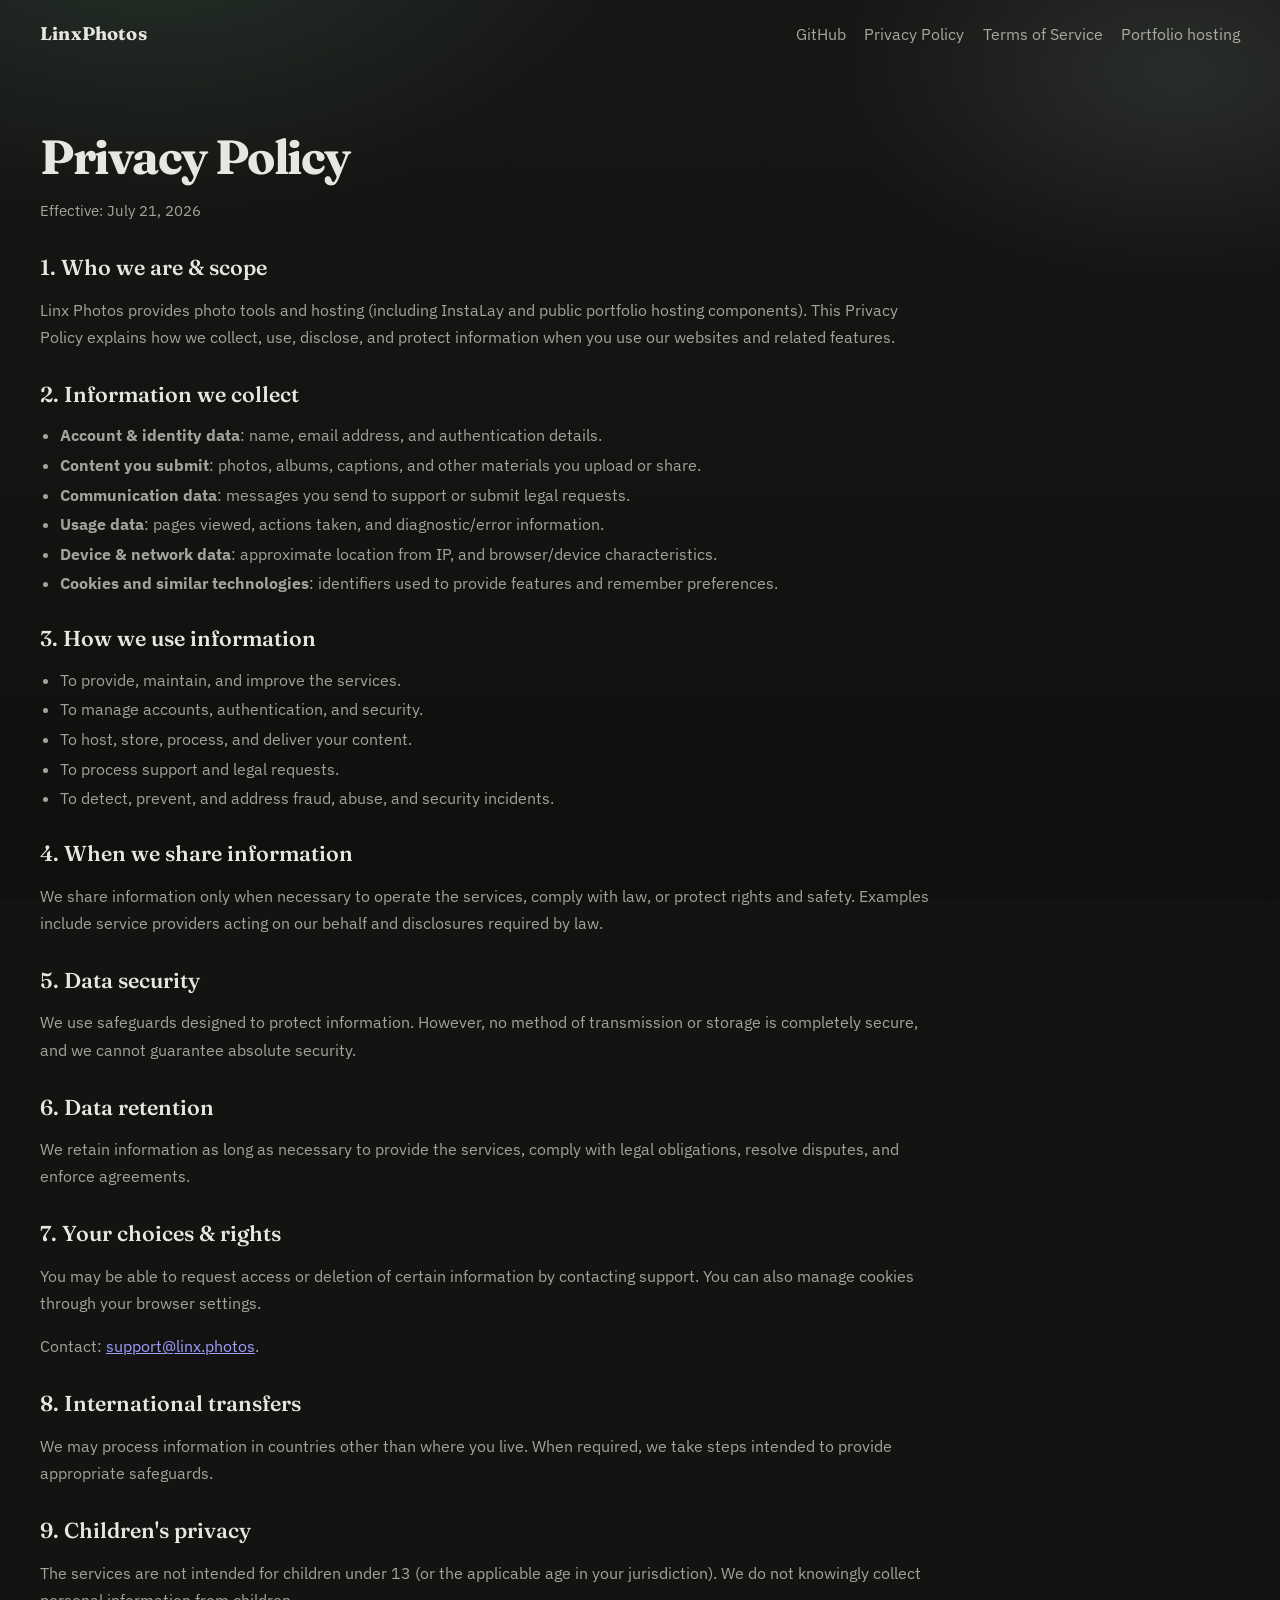
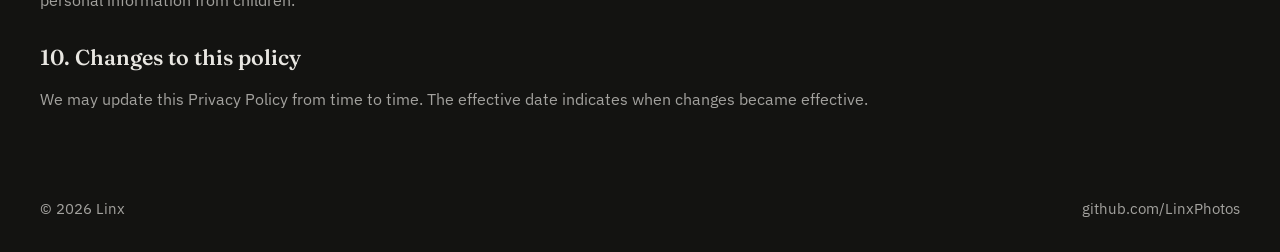
==== privacy-policy.html @ 28d9550a "Expand the org sitemap to privacy and terms pages. Allow-list those HTML pages and keep robots.txt p" ====
<!DOCTYPE html>
<html lang="en">
  <head>
    <meta charset="utf-8" />
    <meta name="viewport" content="width=device-width, initial-scale=1" />
    <meta
      name="description"
      content="Privacy Policy for LinxPhotos — photography tools and hosting from Linx."
    />
    <title>Privacy Policy - LinxPhotos</title>
    <link rel="icon" href="./favicon.svg" type="image/svg+xml" />
    <link rel="preconnect" href="https://fonts.googleapis.com" />
    <link rel="preconnect" href="https://fonts.gstatic.com" crossorigin />
    <link
      href="https://fonts.googleapis.com/css2?family=Fraunces:opsz,wght@9..144,560;9..144,700&family=IBM+Plex+Sans:wght@400;500;600&display=swap"
      rel="stylesheet"
    />
    <link rel="stylesheet" href="./styles.css" />
  </head>
  <body>
    <div class="atmosphere" aria-hidden="true"></div>
    <header class="top">
      <p class="mark">LinxPhotos</p>
      <nav>
        <a href="https://github.com/LinxPhotos">GitHub</a>
        <a href="./privacy-policy.html">Privacy Policy</a>
        <a href="./terms-of-service.html">Terms of Service</a>
        <a href="https://linx.photos/">Portfolio hosting</a>
      </nav>
    </header>

    <main class="policy-page">
      <div class="policy">
        <h1>Privacy Policy</h1>
        <p class="meta">Effective: July 21, 2026</p>

        <h2>1. Who we are & scope</h2>
        <p>
          Linx Photos provides photo tools and hosting (including InstaLay and public portfolio hosting components).
          This Privacy Policy explains how we collect, use, disclose, and protect information when you use our websites
          and related features.
        </p>

        <h2>2. Information we collect</h2>
        <ul>
          <li><strong>Account & identity data</strong>: name, email address, and authentication details.</li>
          <li><strong>Content you submit</strong>: photos, albums, captions, and other materials you upload or share.</li>
          <li><strong>Communication data</strong>: messages you send to support or submit legal requests.</li>
          <li><strong>Usage data</strong>: pages viewed, actions taken, and diagnostic/error information.</li>
          <li><strong>Device & network data</strong>: approximate location from IP, and browser/device characteristics.</li>
          <li><strong>Cookies and similar technologies</strong>: identifiers used to provide features and remember preferences.</li>
        </ul>

        <h2>3. How we use information</h2>
        <ul>
          <li>To provide, maintain, and improve the services.</li>
          <li>To manage accounts, authentication, and security.</li>
          <li>To host, store, process, and deliver your content.</li>
          <li>To process support and legal requests.</li>
          <li>To detect, prevent, and address fraud, abuse, and security incidents.</li>
        </ul>

        <h2>4. When we share information</h2>
        <p>
          We share information only when necessary to operate the services, comply with law, or protect rights and safety.
          Examples include service providers acting on our behalf and disclosures required by law.
        </p>

        <h2>5. Data security</h2>
        <p>
          We use safeguards designed to protect information. However, no method of transmission or storage is completely secure,
          and we cannot guarantee absolute security.
        </p>

        <h2>6. Data retention</h2>
        <p>
          We retain information as long as necessary to provide the services, comply with legal obligations, resolve disputes, and enforce agreements.
        </p>

        <h2>7. Your choices & rights</h2>
        <p>
          You may be able to request access or deletion of certain information by contacting support. You can also manage cookies through your browser settings.
        </p>
        <p>
          Contact: <a href="mailto:support@linx.photos">support@linx.photos</a>.
        </p>

        <h2>8. International transfers</h2>
        <p>
          We may process information in countries other than where you live. When required, we take steps intended to provide appropriate safeguards.
        </p>

        <h2>9. Children's privacy</h2>
        <p>
          The services are not intended for children under 13 (or the applicable age in your jurisdiction). We do not knowingly collect personal information from children.
        </p>

        <h2>10. Changes to this policy</h2>
        <p>
          We may update this Privacy Policy from time to time. The effective date indicates when changes became effective.
        </p>
      </div>
    </main>

    <footer>
      <span>© <span id="y"></span> Linx</span>
      <a href="https://github.com/LinxPhotos">github.com/LinxPhotos</a>
    </footer>
    <script>
      document.getElementById("y").textContent = String(new Date().getFullYear());
    </script>
  </body>
</html>
---- styles.css ----
:root {
  --ink: #e8e6e1;
  --ink-dim: rgba(232, 230, 225, 0.68);
  --paper: #131311;
  --panel: #1c1c18;
  --line: #2c2b28;
  --accent: #8fa89a;
  --accent-deep: #3d5a4c;
  color-scheme: dark;
}

* {
  box-sizing: border-box;
}

html,
body {
  margin: 0;
  min-height: 100%;
}

body {
  position: relative;
  color: var(--ink);
  background: var(--paper);
  font-family: "IBM Plex Sans", "Segoe UI", sans-serif;
  line-height: 1.5;
}

.atmosphere {
  position: fixed;
  inset: 0;
  z-index: -1;
  background:
    radial-gradient(900px 520px at 12% -8%, rgba(61, 90, 76, 0.38), transparent 55%),
    radial-gradient(700px 420px at 92% 8%, rgba(143, 168, 154, 0.16), transparent 50%),
    linear-gradient(180deg, #161614 0%, var(--paper) 55%, #0f0f0d 100%);
}

.top {
  display: flex;
  flex-wrap: wrap;
  gap: 1rem 1.5rem;
  align-items: center;
  justify-content: space-between;
  padding: 1.25rem clamp(1.25rem, 4vw, 2.5rem);
}

.mark {
  margin: 0;
  font-family: Fraunces, Georgia, serif;
  font-size: 1.15rem;
  font-weight: 700;
  letter-spacing: 0.01em;
}

nav {
  display: flex;
  flex-wrap: wrap;
  gap: 0.85rem 1.15rem;
}

nav a,
footer a,
.product a {
  color: var(--ink-dim);
  text-decoration: none;
  text-underline-offset: 3px;
}

nav a:hover,
footer a:hover,
.product a:hover {
  color: var(--ink);
  text-decoration: underline;
}

.hero {
  min-height: min(72vh, 720px);
  display: flex;
  flex-direction: column;
  justify-content: flex-end;
  padding: clamp(3rem, 12vh, 7rem) clamp(1.25rem, 4vw, 2.5rem) 2.5rem;
  max-width: 920px;
}

.hero h1 {
  margin: 0;
  font-family: Fraunces, Georgia, serif;
  font-size: clamp(3.4rem, 11vw, 6.5rem);
  font-weight: 700;
  line-height: 0.95;
  letter-spacing: -0.03em;
}

.lede {
  margin: 1.15rem 0 0;
  max-width: 34rem;
  font-size: 1.12rem;
  color: var(--ink-dim);
}

.cta {
  display: flex;
  flex-wrap: wrap;
  gap: 0.75rem;
  margin-top: 1.75rem;
}

.btn {
  display: inline-flex;
  align-items: center;
  justify-content: center;
  min-height: 2.75rem;
  padding: 0.65rem 1.15rem;
  border-radius: 4px;
  font-weight: 600;
  text-decoration: none;
  transition: transform 160ms ease, background 160ms ease, color 160ms ease;
}

.btn:hover {
  transform: translateY(-1px);
}

.btn.primary {
  background: var(--accent);
  color: #121210;
}

.btn.primary:hover {
  background: #a4bdae;
}

.btn.ghost {
  border: 1px solid var(--line);
  color: var(--ink);
  background: transparent;
}

.btn.ghost:hover {
  border-color: var(--accent);
}

.products {
  display: grid;
  gap: 1px;
  grid-template-columns: repeat(auto-fit, minmax(260px, 1fr));
  margin: 0 clamp(1.25rem, 4vw, 2.5rem) 2rem;
  border: 1px solid var(--line);
  background: var(--line);
}

.product {
  padding: 1.35rem 1.25rem 1.5rem;
  background: var(--panel);
}

.product h2 {
  margin: 0 0 0.45rem;
  font-family: Fraunces, Georgia, serif;
  font-size: 1.35rem;
  font-weight: 560;
}

.product p {
  margin: 0 0 0.9rem;
  color: var(--ink-dim);
}

.product a {
  color: var(--accent);
  font-weight: 500;
}

.policy-page {
  padding: clamp(2.5rem, 7vh, 5rem) clamp(1.25rem, 4vw, 2.5rem) 3rem;
}

.policy {
  max-width: 900px;
}

.policy h1 {
  margin: 0 0 1rem;
  font-family: Fraunces, Georgia, serif;
  font-size: clamp(2rem, 5vw, 3rem);
  letter-spacing: -0.03em;
  line-height: 1.08;
}

.policy .meta {
  margin: 0 0 1.25rem;
  color: var(--ink-dim);
  font-size: 0.95rem;
}

.policy h2 {
  margin: 1.75rem 0 0.75rem;
  font-family: Fraunces, Georgia, serif;
  font-size: 1.35rem;
  font-weight: 560;
}

.policy p {
  margin: 0 0 1rem;
  color: var(--ink-dim);
  line-height: 1.7;
}

.policy ul {
  margin: 0 0 1rem;
  padding-left: 1.25rem;
  color: var(--ink-dim);
}

.policy li {
  margin: 0.35rem 0;
}

footer {
  display: flex;
  flex-wrap: wrap;
  gap: 0.75rem 1.25rem;
  justify-content: space-between;
  padding: 1.25rem clamp(1.25rem, 4vw, 2.5rem) 2rem;
  color: var(--ink-dim);
  font-size: 0.92rem;
}

@media (prefers-reduced-motion: reduce) {
  .btn {
    transition: none;
  }

  .btn:hover {
    transform: none;
  }
}
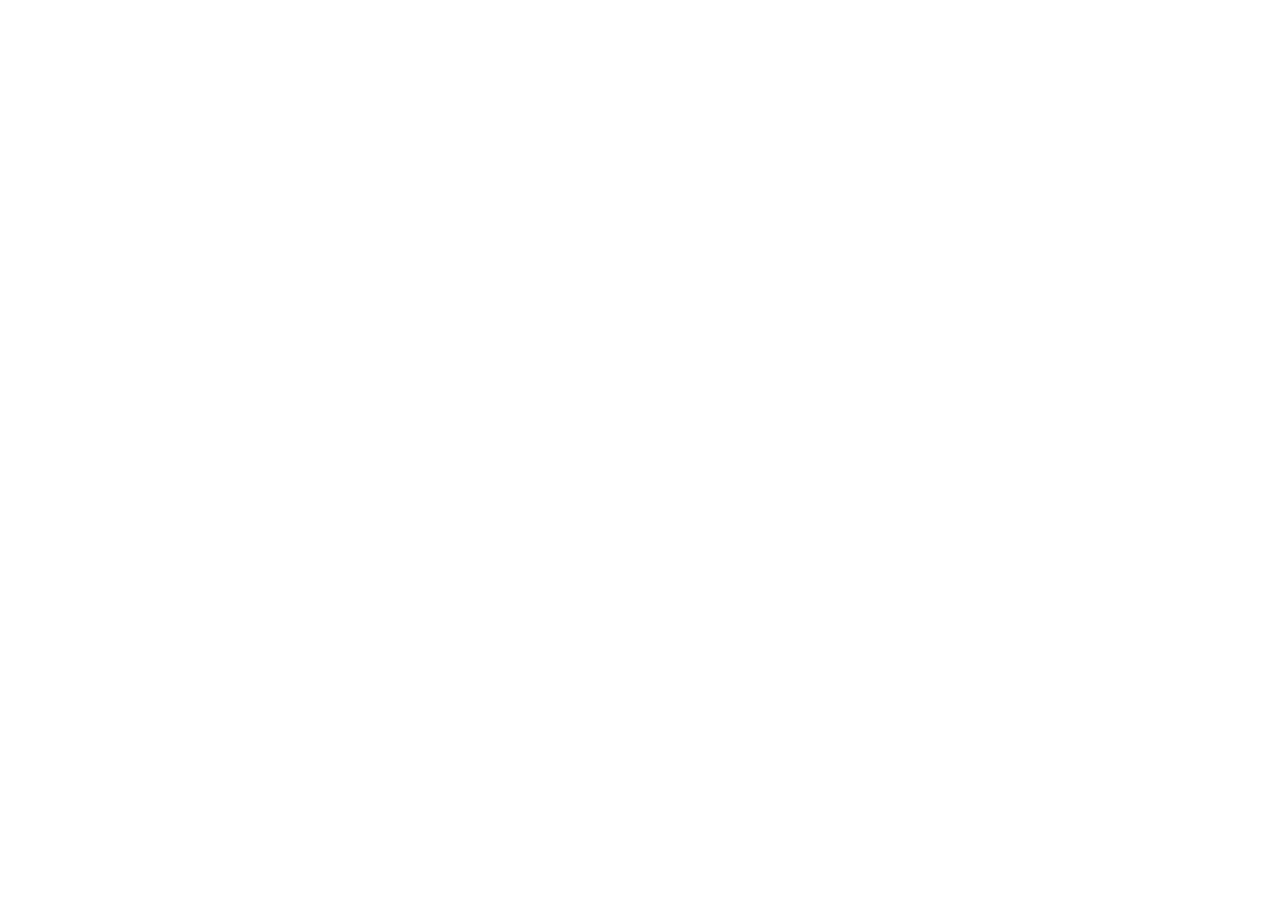
==== commit d448f823: "Redirect the org homepage, privacy policy, and terms to linx.photos. The product notes from that pag" ====
--- a/privacy-policy.html
+++ b/privacy-policy.html
@@ -3,112 +3,15 @@
   <head>
     <meta charset="utf-8" />
     <meta name="viewport" content="width=device-width, initial-scale=1" />
-    <meta
-      name="description"
-      content="Privacy Policy for LinxPhotos — photography tools and hosting from Linx."
-    />
-    <title>Privacy Policy - LinxPhotos</title>
+    <meta name="robots" content="noindex, follow" />
+    <meta name="description" content="The Linx Photos privacy policy is published on linx.photos." />
+    <link rel="canonical" href="https://linx.photos/privacy-policy" />
+    <meta http-equiv="refresh" content="0; url=https://linx.photos/privacy-policy" />
+    <title>Privacy Policy - Linx Photos</title>
     <link rel="icon" href="./favicon.svg" type="image/svg+xml" />
-    <link rel="preconnect" href="https://fonts.googleapis.com" />
-    <link rel="preconnect" href="https://fonts.gstatic.com" crossorigin />
-    <link
-      href="https://fonts.googleapis.com/css2?family=Fraunces:opsz,wght@9..144,560;9..144,700&family=IBM+Plex+Sans:wght@400;500;600&display=swap"
-      rel="stylesheet"
-    />
-    <link rel="stylesheet" href="./styles.css" />
+    <script>location.replace("https://linx.photos/privacy-policy");</script>
   </head>
   <body>
-    <div class="atmosphere" aria-hidden="true"></div>
-    <header class="top">
-      <p class="mark">LinxPhotos</p>
-      <nav>
-        <a href="https://github.com/LinxPhotos">GitHub</a>
-        <a href="./privacy-policy.html">Privacy Policy</a>
-        <a href="./terms-of-service.html">Terms of Service</a>
-        <a href="https://linx.photos/">Portfolio hosting</a>
-      </nav>
-    </header>
-
-    <main class="policy-page">
-      <div class="policy">
-        <h1>Privacy Policy</h1>
-        <p class="meta">Effective: July 21, 2026</p>
-
-        <h2>1. Who we are & scope</h2>
-        <p>
-          Linx Photos provides photo tools and hosting (including InstaLay and public portfolio hosting components).
-          This Privacy Policy explains how we collect, use, disclose, and protect information when you use our websites
-          and related features.
-        </p>
-
-        <h2>2. Information we collect</h2>
-        <ul>
-          <li><strong>Account & identity data</strong>: name, email address, and authentication details.</li>
-          <li><strong>Content you submit</strong>: photos, albums, captions, and other materials you upload or share.</li>
-          <li><strong>Communication data</strong>: messages you send to support or submit legal requests.</li>
-          <li><strong>Usage data</strong>: pages viewed, actions taken, and diagnostic/error information.</li>
-          <li><strong>Device & network data</strong>: approximate location from IP, and browser/device characteristics.</li>
-          <li><strong>Cookies and similar technologies</strong>: identifiers used to provide features and remember preferences.</li>
-        </ul>
-
-        <h2>3. How we use information</h2>
-        <ul>
-          <li>To provide, maintain, and improve the services.</li>
-          <li>To manage accounts, authentication, and security.</li>
-          <li>To host, store, process, and deliver your content.</li>
-          <li>To process support and legal requests.</li>
-          <li>To detect, prevent, and address fraud, abuse, and security incidents.</li>
-        </ul>
-
-        <h2>4. When we share information</h2>
-        <p>
-          We share information only when necessary to operate the services, comply with law, or protect rights and safety.
-          Examples include service providers acting on our behalf and disclosures required by law.
-        </p>
-
-        <h2>5. Data security</h2>
-        <p>
-          We use safeguards designed to protect information. However, no method of transmission or storage is completely secure,
-          and we cannot guarantee absolute security.
-        </p>
-
-        <h2>6. Data retention</h2>
-        <p>
-          We retain information as long as necessary to provide the services, comply with legal obligations, resolve disputes, and enforce agreements.
-        </p>
-
-        <h2>7. Your choices & rights</h2>
-        <p>
-          You may be able to request access or deletion of certain information by contacting support. You can also manage cookies through your browser settings.
-        </p>
-        <p>
-          Contact: <a href="mailto:support@linx.photos">support@linx.photos</a>.
-        </p>
-
-        <h2>8. International transfers</h2>
-        <p>
-          We may process information in countries other than where you live. When required, we take steps intended to provide appropriate safeguards.
-        </p>
-
-        <h2>9. Children's privacy</h2>
-        <p>
-          The services are not intended for children under 13 (or the applicable age in your jurisdiction). We do not knowingly collect personal information from children.
-        </p>
-
-        <h2>10. Changes to this policy</h2>
-        <p>
-          We may update this Privacy Policy from time to time. The effective date indicates when changes became effective.
-        </p>
-      </div>
-    </main>
-
-    <footer>
-      <span>© <span id="y"></span> Linx</span>
-      <a href="https://github.com/LinxPhotos">github.com/LinxPhotos</a>
-    </footer>
-    <script>
-      document.getElementById("y").textContent = String(new Date().getFullYear());
-    </script>
+    <p>The privacy policy is at <a href="https://linx.photos/privacy-policy">linx.photos/privacy-policy</a>.</p>
   </body>
 </html>
-
